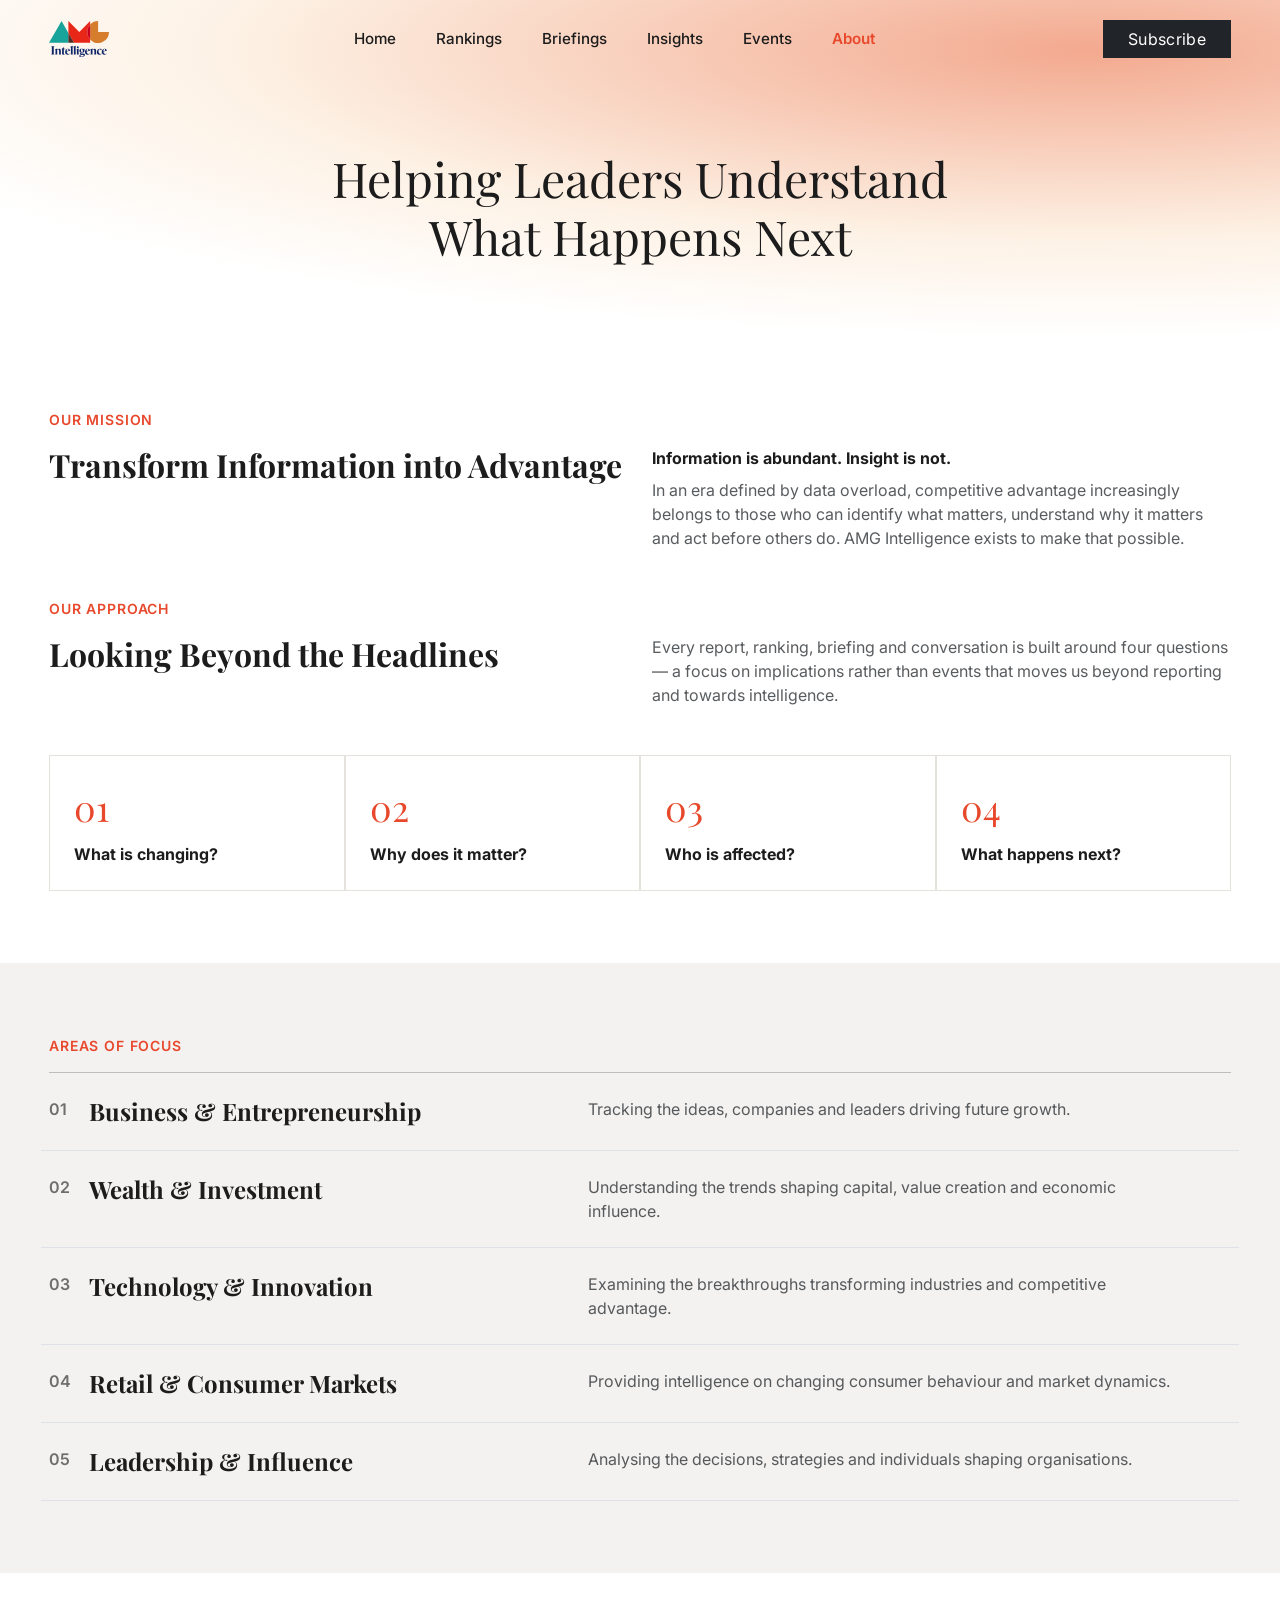
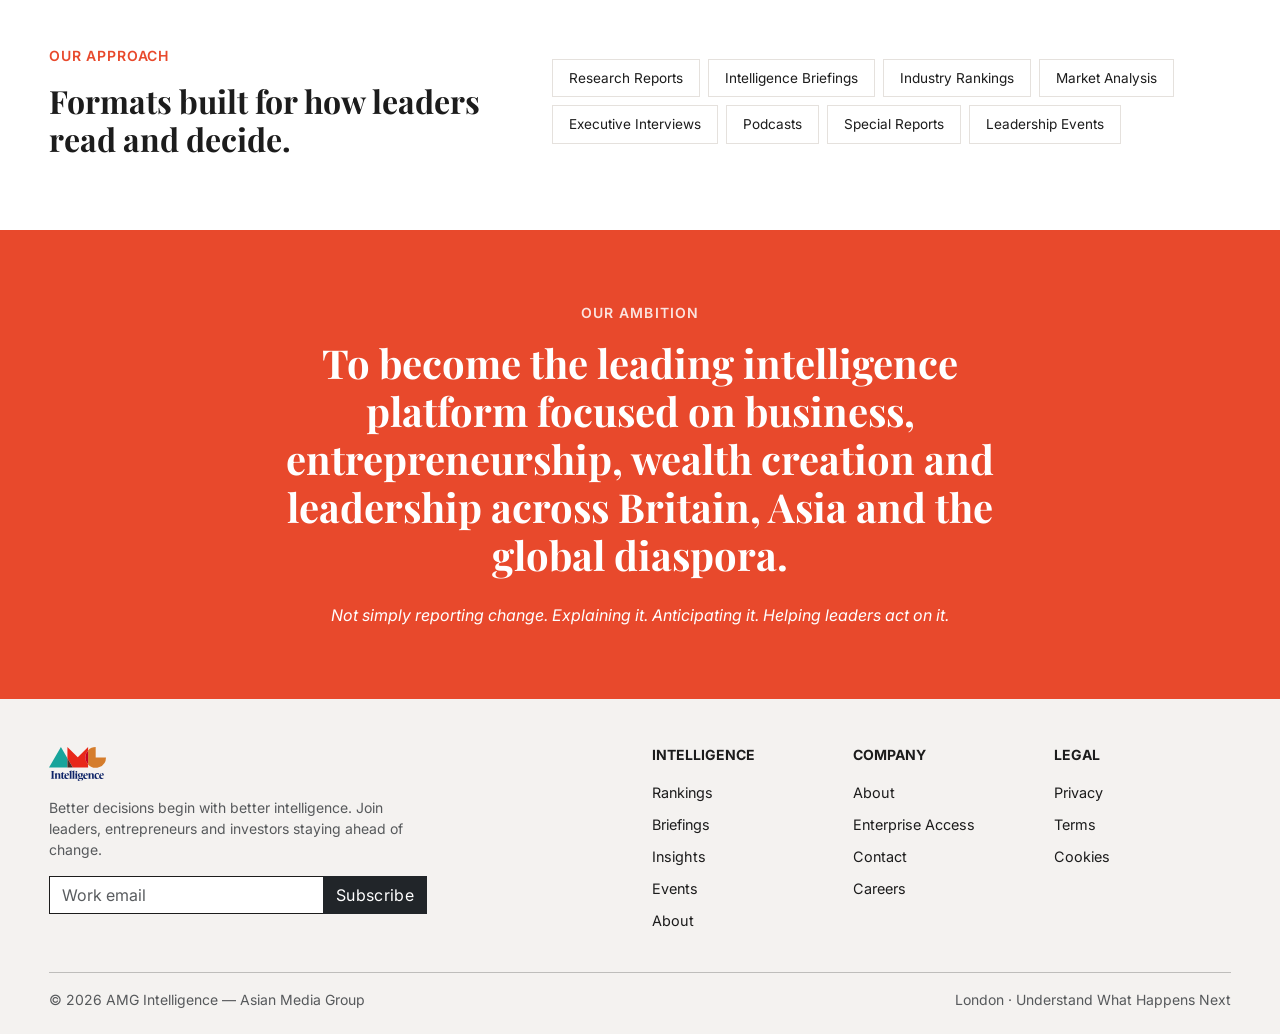
==== about.html @ 14524a1f "initial commit" ====
<!doctype html>
<html lang="en">
<head>
  <meta charset="UTF-8">
  <meta name="viewport" content="width=device-width, initial-scale=1">
  <title>About — AMG Intelligence</title>

  <link rel="stylesheet" href="https://cdn.jsdelivr.net/npm/bootstrap@5.3.3/dist/css/bootstrap.min.css">
  <link rel="preconnect" href="https://fonts.googleapis.com">
  <link href="https://fonts.googleapis.com/css2?family=Playfair+Display:wght@400;500;600;700&family=Inter:wght@400;500;600;700&display=swap" rel="stylesheet">
  <link rel="stylesheet" href="assets/css/custom.css">
</head>
<body data-page="about">

  <div class="gradient-band">
    <header data-include="partials/navbar.html"></header>

    <!-- Page banner -->
    <section class="page-banner py-5">
      <div class="container py-4 text-center">
        <h1 class="display-5 mb-0">Helping Leaders Understand<br>What Happens Next</h1>
      </div>
    </section>
  </div>

  <!-- Our mission -->
  <section class="py-5">
    <div class="container py-4">
      <p class="text-uppercase small fw-semibold eyebrow-accent mb-3">Our Mission</p>
      <div class="row gy-4 mb-5">
        <div class="col-lg-6">
          <h2 class="mb-0">Transform Information into Advantage</h2>
        </div>
        <div class="col-lg-6">
          <p class="fw-bold mb-2">Information is abundant. Insight is not.</p>
          <p class="text-muted mb-0">In an era defined by data overload, competitive advantage increasingly belongs to those who can identify what matters, understand why it matters and act before others do. AMG Intelligence exists to make that possible.</p>
        </div>
      </div>

      <p class="text-uppercase small fw-semibold eyebrow-accent mb-3">Our Approach</p>
      <div class="row gy-4 mb-5">
        <div class="col-lg-6">
          <h2 class="mb-0">Looking Beyond the Headlines</h2>
        </div>
        <div class="col-lg-6">
          <p class="text-muted mb-0">Every report, ranking, briefing and conversation is built around four questions — a focus on implications rather than events that moves us beyond reporting and towards intelligence.</p>
        </div>
      </div>

      <div class="row g-0 four-questions-grid">
        <div class="col-6 col-lg-3">
          <div class="question-box">
            <p class="question-number mb-2">01</p>
            <p class="question-text mb-0">What is changing?</p>
          </div>
        </div>
        <div class="col-6 col-lg-3">
          <div class="question-box">
            <p class="question-number mb-2">02</p>
            <p class="question-text mb-0">Why does it matter?</p>
          </div>
        </div>
        <div class="col-6 col-lg-3">
          <div class="question-box">
            <p class="question-number mb-2">03</p>
            <p class="question-text mb-0">Who is affected?</p>
          </div>
        </div>
        <div class="col-6 col-lg-3">
          <div class="question-box">
            <p class="question-number mb-2">04</p>
            <p class="question-text mb-0">What happens next?</p>
          </div>
        </div>
      </div>
    </div>
  </section>

  <!-- Areas of focus -->
  <section class="py-5 focus-section">
    <div class="container py-4">
      <p class="text-uppercase small fw-semibold eyebrow-accent mb-3">Areas of Focus</p>
      <hr class="mt-0 mb-0">

      <div class="focus-row row gx-3 align-items-start py-4 border-bottom">
        <div class="col-auto focus-number">01</div>
        <div class="col-lg-5 col">
          <h3 class="mb-0">Business &amp; Entrepreneurship</h3>
        </div>
        <div class="col-lg-6 col-12">
          <p class="mb-0 text-muted">Tracking the ideas, companies and leaders driving future growth.</p>
        </div>
      </div>

      <div class="focus-row row gx-3 align-items-start py-4 border-bottom">
        <div class="col-auto focus-number">02</div>
        <div class="col-lg-5 col">
          <h3 class="mb-0">Wealth &amp; Investment</h3>
        </div>
        <div class="col-lg-6 col-12">
          <p class="mb-0 text-muted">Understanding the trends shaping capital, value creation and economic influence.</p>
        </div>
      </div>

      <div class="focus-row row gx-3 align-items-start py-4 border-bottom">
        <div class="col-auto focus-number">03</div>
        <div class="col-lg-5 col">
          <h3 class="mb-0">Technology &amp; Innovation</h3>
        </div>
        <div class="col-lg-6 col-12">
          <p class="mb-0 text-muted">Examining the breakthroughs transforming industries and competitive advantage.</p>
        </div>
      </div>

      <div class="focus-row row gx-3 align-items-start py-4 border-bottom">
        <div class="col-auto focus-number">04</div>
        <div class="col-lg-5 col">
          <h3 class="mb-0">Retail &amp; Consumer Markets</h3>
        </div>
        <div class="col-lg-6 col-12">
          <p class="mb-0 text-muted">Providing intelligence on changing consumer behaviour and market dynamics.</p>
        </div>
      </div>

      <div class="focus-row row gx-3 align-items-start py-4 border-bottom">
        <div class="col-auto focus-number">05</div>
        <div class="col-lg-5 col">
          <h3 class="mb-0">Leadership &amp; Influence</h3>
        </div>
        <div class="col-lg-6 col-12">
          <p class="mb-0 text-muted">Analysing the decisions, strategies and individuals shaping organisations.</p>
        </div>
      </div>
    </div>
  </section>

  <!-- Formats approach -->
  <section class="py-5">
    <div class="container py-4">
      <div class="row gy-4 align-items-center">
        <div class="col-lg-5">
          <p class="text-uppercase small fw-semibold eyebrow-accent mb-3">Our Approach</p>
          <h2 class="mb-0">Formats built for how leaders read and decide.</h2>
        </div>
        <div class="col-lg-7">
          <div class="d-flex flex-wrap gap-2">
            <span class="format-tag">Research Reports</span>
            <span class="format-tag">Intelligence Briefings</span>
            <span class="format-tag">Industry Rankings</span>
            <span class="format-tag">Market Analysis</span>
            <span class="format-tag">Executive Interviews</span>
            <span class="format-tag">Podcasts</span>
            <span class="format-tag">Special Reports</span>
            <span class="format-tag">Leadership Events</span>
          </div>
        </div>
      </div>
    </div>
  </section>

  <!-- Our Ambition (page-specific closing band, replaces the shared CTA band on this page) -->
  <section class="ambition-band text-center text-white py-5">
    <div class="container py-4">
      <p class="text-uppercase small fw-semibold mb-3 ambition-eyebrow">Our Ambition</p>
      <h2 class="display-6 fw-bold mb-4">To become the leading intelligence platform focused on business, entrepreneurship, wealth creation and leadership across Britain, Asia and the global diaspora.</h2>
      <p class="fst-italic mb-0">Not simply reporting change. Explaining it. Anticipating it. Helping leaders act on it.</p>
    </div>
  </section>

  <div data-include="partials/footer.html"></div>

  <script src="https://cdn.jsdelivr.net/npm/bootstrap@5.3.3/dist/js/bootstrap.bundle.min.js"></script>
  <script src="assets/js/include.js"></script>
</body>
</html>
---- assets/css/custom.css ----
/* =========================================================
   AMG Intelligence — custom.css
   Bootstrap 5 handles layout/spacing/grid. This file only
   covers what Bootstrap utilities can't: brand colors,
   custom fonts, gradients, and bespoke component looks.
   ========================================================= */

/* ---------- 1. Design tokens ---------- */
:root {
  --amg-accent: #E8492C;        /* coral/red-orange brand accent */
  --amg-accent-dark: #C93B21;
  --amg-dark: #262524;          /* near-black section background */
  --amg-pink-bg: #FCEAE4;       /* light pink section background */
  --amg-cream: #FDF1E4;         /* hero gradient start */
  --amg-peach: #F3A98F;         /* hero gradient end */
  --amg-text: #1C1C1C;
  --amg-muted: #6E6E6E;
  --amg-border: #E5E1DD;
  --amg-border-strong: #6F6F6F;  /* darker divider lines, used in the Events enquiry form */
  --amg-footer-bg: #F4F2F0;
}

body {
  font-family: 'Inter', -apple-system, BlinkMacSystemFont, 'Segoe UI', sans-serif;
  color: var(--amg-text);
}

/* Fixed max container width per design (overrides Bootstrap's per-breakpoint
   container max-widths; still fluid/100% below 1206px). */
.container {
  max-width: 1206px;
}

h1, h2, h3, h4,
.font-serif {
  font-family: 'Playfair Display', Georgia, serif;
  font-weight: 700;
}

a {
  color: var(--amg-accent);
  text-decoration: none;
}
a:hover {
  color: var(--amg-accent-dark);
}

/* ---------- 2. Shared: buttons ---------- */
.btn-accent {
  background-color: var(--amg-accent);
  border-color: var(--amg-accent);
  color: #fff;
}
.btn-accent:hover {
  background-color: var(--amg-accent-dark);
  border-color: var(--amg-accent-dark);
  color: #fff;
}
.btn-outline-dark.rounded-0,
.btn-dark.rounded-0,
.btn-accent.rounded-0 {
  letter-spacing: 0.02em;
}

/* ---------- 3. Shared: navbar ---------- */
.navbar {
  background-color: transparent;
}
.navbar .nav-link {
  color: var(--amg-text);
  font-size: 0.95rem;
  font-weight: 500;
}
.navbar .nav-link.active,
.navbar .nav-link:hover {
  color: var(--amg-accent);
}

/* ---------- 4. Shared: CTA band + footer (partials/footer.html) ---------- */
.cta-band {
  background-color: var(--amg-accent);
}
.cta-eyebrow {
  opacity: 0.85;
  letter-spacing: 0.08em;
}
.cta-sub {
  opacity: 0.95;
}

.footer-section {
  background-color: var(--amg-footer-bg);
}
.footer-links li {
  margin-bottom: 0.5rem;
}
.footer-links a {
  color: var(--amg-text);
  font-size: 0.9rem;
}
.footer-links a:hover {
  color: var(--amg-accent);
}
.footer-subscribe .form-control {
  border-color: var(--amg-text);
  border-right: none;
}
.footer-subscribe .form-control:focus {
  box-shadow: none;
  border-color: var(--amg-text);
}

/* ---------- 5. Shared: simple centered page banner ----------
   Used inside .gradient-band on every inner page (Rankings,
   Briefings, Insights, Events, About) instead of the two-column
   home hero. */
.page-banner {
  padding-top: 2.5rem;
  padding-bottom: 3.5rem;
}

/* ---------- 6. Shared: coral eyebrow label ---------- */
.eyebrow-accent {
  color: var(--amg-accent);
  letter-spacing: 0.06em;
}

/* =========================================================
   Page: index.html (Home)
   ========================================================= */
/* Gradient band wraps the navbar + hero together so the gradient runs
   behind the transparent nav, matching the design (used the same way on
   every page's top banner). */
.gradient-band {
  background: radial-gradient(120% 100% at 85% 15%, var(--amg-peach) 0%, var(--amg-cream) 55%, #ffffff 85%);
}

.hero-copy p {
  color: var(--amg-muted);
  max-width: 32rem;
}

.hero-image img {
  width: 100%;
  height: auto;
  object-fit: cover;
  border-radius: 2px;
}

/* Four feature boxes ("Research & Reports", etc.) */
.feature-box {
  position: relative;
  z-index: 1;
  border: 1px solid var(--amg-border);
  padding: 1.75rem 1.5rem;
  height: 100%;
  transition: background-color 0.2s ease, color 0.2s ease, border-color 0.2s ease,
    transform 0.2s ease, box-shadow 0.2s ease;
}
/* Tile 1 ("Research & Reports") is active/highlighted by default; any tile
   gets the same highlighted + "lifted" look on hover — it rises above its
   row and its shadow overflows over the neighbouring tiles' borders. */
.feature-box.is-highlighted,
.feature-box:hover {
  background-color: var(--amg-accent);
  color: #fff;
  border-color: var(--amg-accent);
  transform: translateY(-6px);
  box-shadow: 0 16px 32px rgba(38, 37, 36, 0.18);
  z-index: 2;
}
.feature-box.is-highlighted p,
.feature-box:hover p {
  color: rgba(255, 255, 255, 0.85);
}
.feature-box h3 {
  font-size: 1.15rem;
  margin-bottom: 0.75rem;
}
.feature-box p {
  color: var(--amg-muted);
  font-size: 0.9rem;
  margin-bottom: 0;
  transition: color 0.2s ease;
}

/* Briefings preview cards (pink section) */
.briefings-preview-section {
  background-color: var(--amg-pink-bg);
}
.briefing-card img {
  width: 100%;
  height: 260px;
  object-fit: cover;
}
.briefing-card h3 {
  margin-top: 1.25rem;
}
.briefing-card p {
  color: var(--amg-muted);
}
.briefing-card .link-arrow {
  color: var(--amg-accent);
  font-weight: 600;
}

/* Dark "Clarity in an Uncertain World" section */
.clarity-section {
  background-color: var(--amg-dark);
  color: #fff;
}
.clarity-section .eyebrow {
  color: var(--amg-accent);
}
.clarity-section p {
  color: rgba(255, 255, 255, 0.75);
}

/* =========================================================
   Page: rankings.html
   ========================================================= */
.ranking-row {
  transition: background-color 0.2s ease;
}
.ranking-row:hover {
  background-color: var(--amg-pink-bg);
}
.ranking-number {
  min-width: 2.5rem;
  font-weight: 600;
  color: var(--amg-muted);
}
.ranking-number.is-accent {
  color: var(--amg-accent);
}
.ranking-row h3 {
  font-size: 1.75rem;
}
.ranking-view {
  color: var(--amg-text);
  font-weight: 700;
  font-size: 0.85rem;
  letter-spacing: 0.03em;
  white-space: nowrap;
}
.ranking-view.is-accent,
.ranking-view:hover {
  color: var(--amg-accent);
}

/* =========================================================
   Page: briefings.html
   ========================================================= */
.tier-card {
  border: 1px solid var(--amg-border);
  padding: 1.75rem 1.5rem;
}
.tier-card.is-muted {
  background-color: #F6F4F2;
}
.tier-card.is-dark {
  background-color: var(--amg-dark);
  color: #fff;
  border-color: var(--amg-dark);
}
.tier-card.is-dark .tier-audience,
.tier-card.is-dark .tier-vat {
  color: rgba(255, 255, 255, 0.7);
}
.tier-card.is-dark hr {
  border-color: rgba(255, 255, 255, 0.2);
  opacity: 1;
}
.tier-card.is-dark .tier-features li {
  color: rgba(255, 255, 255, 0.85);
}

.tier-label {
  color: var(--amg-accent);
  font-size: 0.8rem;
  font-weight: 600;
  letter-spacing: 0.02em;
}
.tier-card h3 {
  font-size: 1.3rem;
}
.tier-price {
  font-size: 1.1rem;
}
.tier-vat {
  color: var(--amg-muted);
  font-size: 0.8rem;
}
.tier-audience {
  color: var(--amg-muted);
  font-size: 0.85rem;
}
.tier-features li {
  position: relative;
  padding-left: 1rem;
  margin-bottom: 0.5rem;
  font-size: 0.85rem;
  color: var(--amg-text);
}
.tier-features li::before {
  content: '*';
  position: absolute;
  left: 0;
  color: var(--amg-accent);
}

/* =========================================================
   Page: insights.html
   ========================================================= */
.insight-card {
  border: 1px solid var(--amg-border);
  padding: 1.5rem;
  display: flex;
  flex-direction: column;
}
.insight-category {
  color: var(--amg-accent);
  font-size: 0.8rem;
  font-weight: 600;
}
.insight-card h3 {
  font-size: 1.15rem;
  flex-grow: 1;
}
.insight-meta {
  color: var(--amg-muted);
  font-size: 0.8rem;
}
.insight-filler {
  border: 1px solid var(--amg-border);
  background-color: var(--amg-footer-bg);
}

/* =========================================================
   Page: events.html
   ========================================================= */
.why-attend-icon {
  width: 48px;
  height: 48px;
}

.formats-banner {
  background:
    linear-gradient(rgba(0, 0, 0, 0.45), rgba(0, 0, 0, 0.45)),
    url('../images/Executive forums leadership dinners rankings celebrations and industry conferences-background.png') center / cover no-repeat;
}
.formats-banner h2 {
  font-size: 1.75rem;
}

.enquiry-section {
  background-color: var(--amg-footer-bg);
}

.enquiry-form-panel {
  border: 1px solid var(--amg-border-strong);
  background-color: transparent;
}
.enquiry-row {
  border-bottom: 1px solid var(--amg-border-strong);
  margin: 0;
}
.enquiry-row.is-last {
  border-bottom: none;
}
.enquiry-field {
  padding: 1rem 1.25rem;
}
@media (min-width: 768px) {
  .border-end-md {
    border-right: 1px solid var(--amg-border-strong);
  }
}
.enquiry-label {
  display: block;
  font-size: 0.7rem;
  text-transform: uppercase;
  letter-spacing: 0.04em;
  font-weight: 600;
  color: var(--amg-muted);
  margin-bottom: 0.25rem;
}
.enquiry-input {
  border: 0;
  padding: 0;
  background: transparent;
  font-size: 0.95rem;
  border-radius: 0;
}
.enquiry-input:focus {
  box-shadow: none;
  background: transparent;
}
.pill-option {
  font-size: 0.8rem;
  padding: 0.4rem 0.9rem;
  color: var(--amg-text);
  border-color: var(--amg-border-strong);
}
.pill-option:hover {
  color: var(--amg-text);
  border-color: var(--amg-border-strong);
  background-color: rgba(0, 0, 0, 0.03);
}
.btn-check:checked + .pill-option {
  background-color: var(--amg-accent);
  border-color: var(--amg-accent);
  color: #fff;
}

/* =========================================================
   Page: about.html
   ========================================================= */
.question-box {
  border: 1px solid var(--amg-border);
  padding: 1.5rem;
  height: 100%;
}
.question-number {
  font-family: 'Playfair Display', Georgia, serif;
  font-size: 2.25rem;
  color: var(--amg-accent);
}
.question-text {
  font-weight: 700;
}

.focus-section {
  background-color: var(--amg-footer-bg);
}
.focus-row {
  transition: background-color 0.2s ease;
}
.focus-row:hover {
  background-color: #fff;
}
.focus-number {
  min-width: 2.5rem;
  font-weight: 600;
  color: var(--amg-muted);
}
.focus-row h3 {
  font-size: 1.5rem;
}

.format-tag {
  border: 1px solid var(--amg-border);
  padding: 0.5rem 1rem;
  font-size: 0.85rem;
  background-color: #fff;
}

.ambition-band {
  background-color: var(--amg-accent);
}
.ambition-band h2 {
  max-width: 46rem;
  margin-left: auto;
  margin-right: auto;
}
.ambition-eyebrow {
  opacity: 0.85;
  letter-spacing: 0.08em;
}
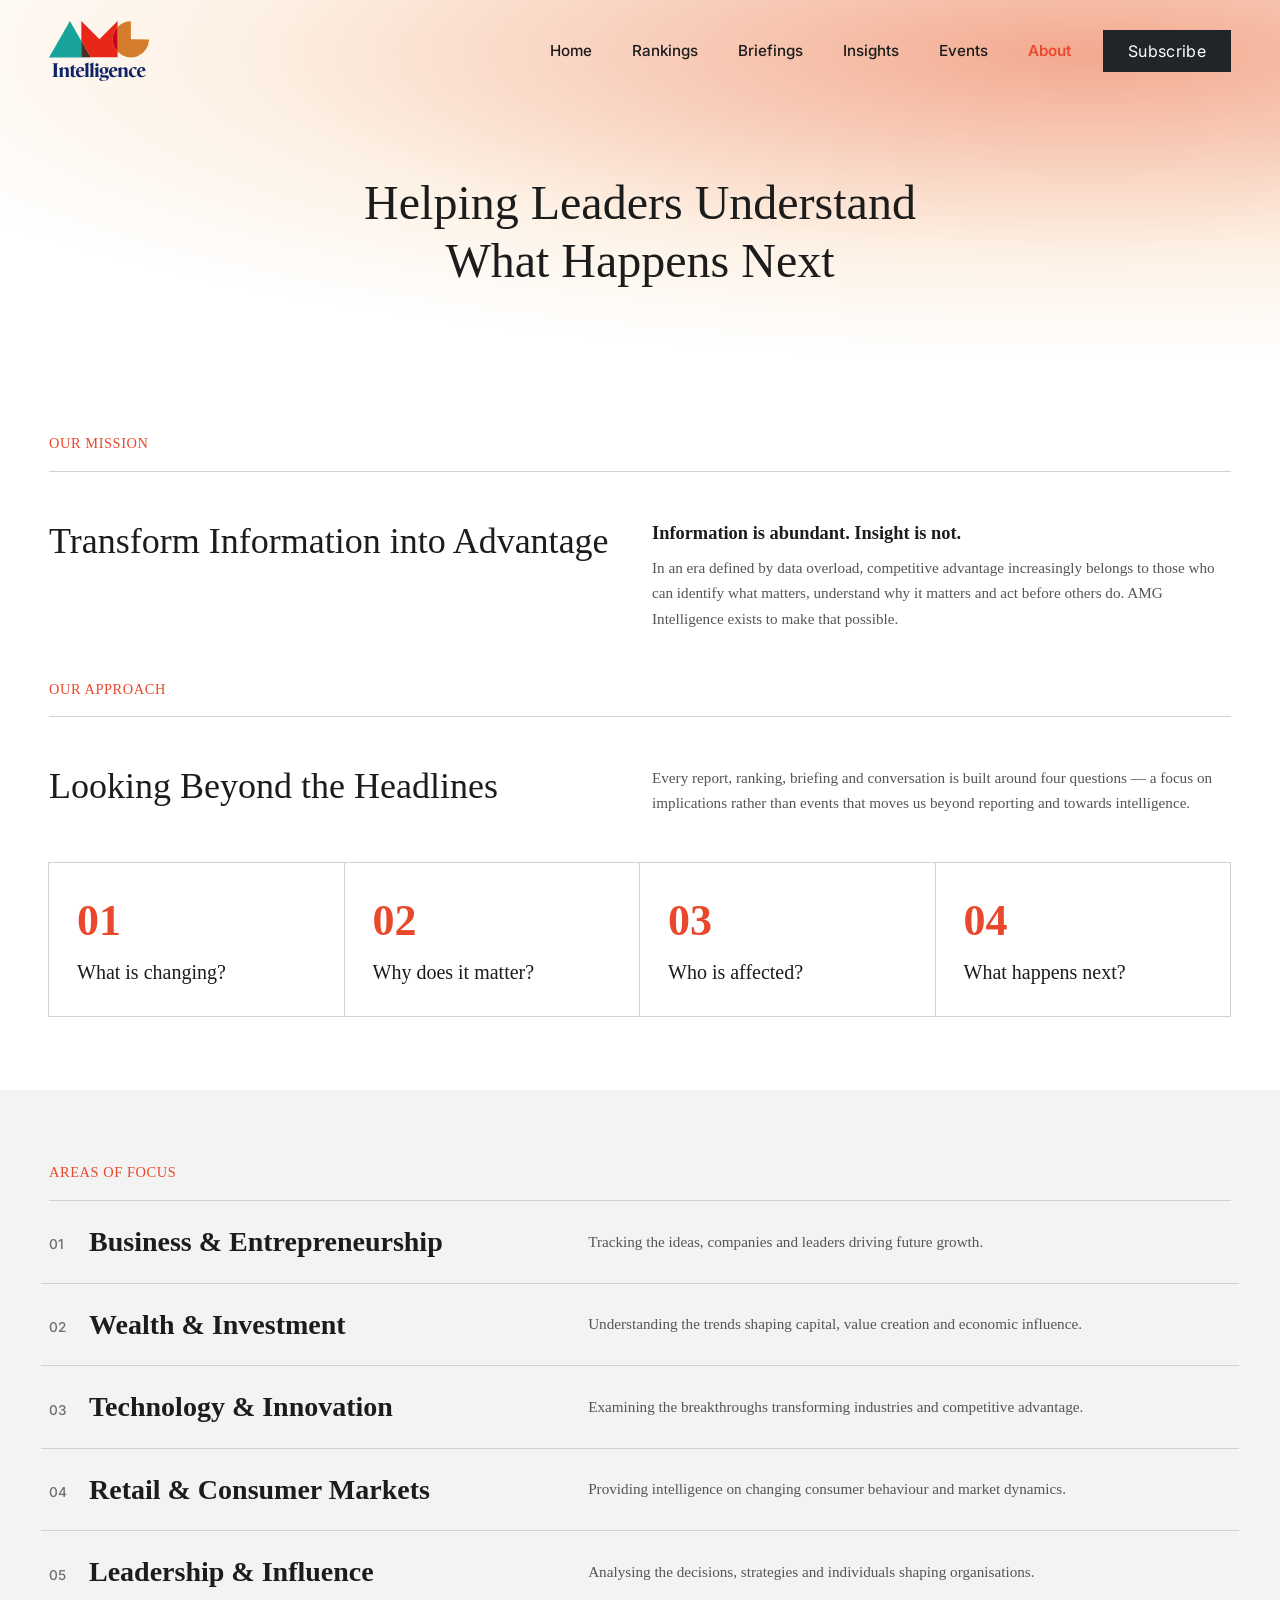
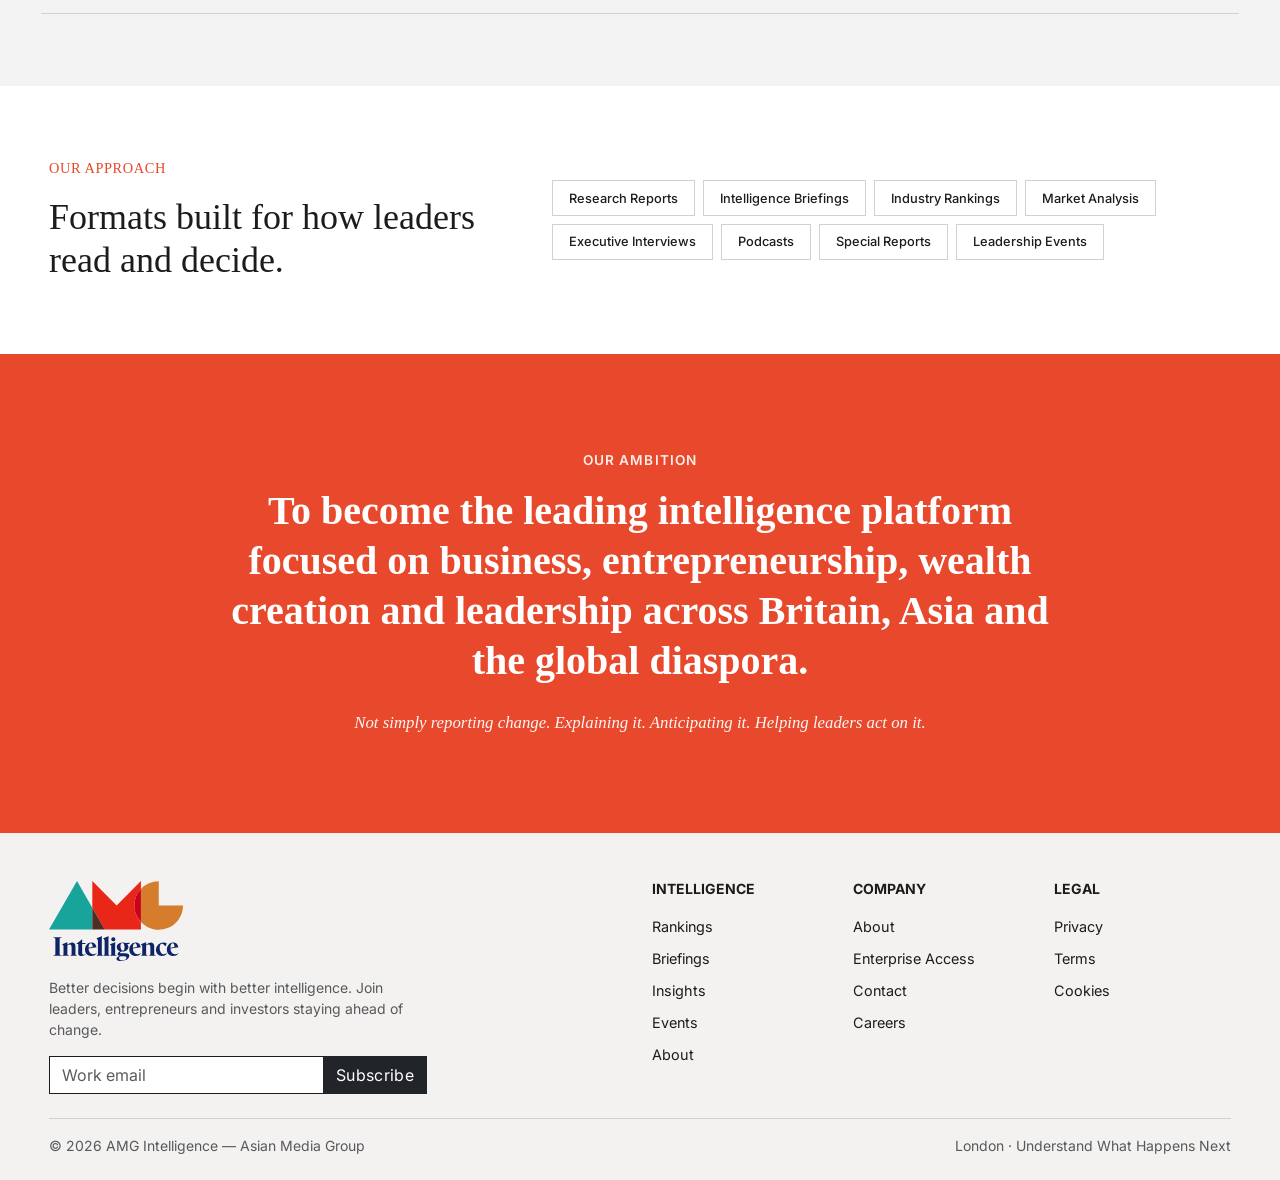
==== commit ce7f1fe1: "about page and font updates" ====
--- a/about.html
+++ b/about.html
@@ -26,49 +26,51 @@
   <!-- Our mission -->
   <section class="py-5">
     <div class="container py-4">
-      <p class="text-uppercase small fw-semibold eyebrow-accent mb-3">Our Mission</p>
+      <p class="about-eyebrow text-uppercase mb-3">Our Mission</p>
+      <hr class="mt-0 mb-5">
       <div class="row gy-4 mb-5">
         <div class="col-lg-6">
-          <h2 class="mb-0">Transform Information into Advantage</h2>
+          <h2 class="about-heading mb-0">Transform Information into Advantage</h2>
         </div>
         <div class="col-lg-6">
-          <p class="fw-bold mb-2">Information is abundant. Insight is not.</p>
-          <p class="text-muted mb-0">In an era defined by data overload, competitive advantage increasingly belongs to those who can identify what matters, understand why it matters and act before others do. AMG Intelligence exists to make that possible.</p>
+          <p class="about-lead-title mb-2">Information is abundant. Insight is not.</p>
+          <p class="about-body mb-0">In an era defined by data overload, competitive advantage increasingly belongs to those who can identify what matters, understand why it matters and act before others do. AMG Intelligence exists to make that possible.</p>
         </div>
       </div>
 
-      <p class="text-uppercase small fw-semibold eyebrow-accent mb-3">Our Approach</p>
+      <p class="about-eyebrow text-uppercase mb-3">Our Approach</p>
+      <hr class="mt-0 mb-5">
       <div class="row gy-4 mb-5">
         <div class="col-lg-6">
-          <h2 class="mb-0">Looking Beyond the Headlines</h2>
+          <h2 class="about-heading mb-0">Looking Beyond the Headlines</h2>
         </div>
         <div class="col-lg-6">
-          <p class="text-muted mb-0">Every report, ranking, briefing and conversation is built around four questions — a focus on implications rather than events that moves us beyond reporting and towards intelligence.</p>
+          <p class="about-body mb-0">Every report, ranking, briefing and conversation is built around four questions — a focus on implications rather than events that moves us beyond reporting and towards intelligence.</p>
         </div>
       </div>
 
       <div class="row g-0 four-questions-grid">
         <div class="col-6 col-lg-3">
           <div class="question-box">
-            <p class="question-number mb-2">01</p>
+            <p class="question-number mb-3">01</p>
             <p class="question-text mb-0">What is changing?</p>
           </div>
         </div>
         <div class="col-6 col-lg-3">
           <div class="question-box">
-            <p class="question-number mb-2">02</p>
+            <p class="question-number mb-3">02</p>
             <p class="question-text mb-0">Why does it matter?</p>
           </div>
         </div>
         <div class="col-6 col-lg-3">
           <div class="question-box">
-            <p class="question-number mb-2">03</p>
+            <p class="question-number mb-3">03</p>
             <p class="question-text mb-0">Who is affected?</p>
           </div>
         </div>
         <div class="col-6 col-lg-3">
           <div class="question-box">
-            <p class="question-number mb-2">04</p>
+            <p class="question-number mb-3">04</p>
             <p class="question-text mb-0">What happens next?</p>
           </div>
         </div>
@@ -79,56 +81,56 @@
   <!-- Areas of focus -->
   <section class="py-5 focus-section">
     <div class="container py-4">
-      <p class="text-uppercase small fw-semibold eyebrow-accent mb-3">Areas of Focus</p>
+      <p class="about-eyebrow text-uppercase mb-3">Areas of Focus</p>
       <hr class="mt-0 mb-0">
 
-      <div class="focus-row row gx-3 align-items-start py-4 border-bottom">
+      <div class="focus-row row gx-3 align-items-center">
         <div class="col-auto focus-number">01</div>
         <div class="col-lg-5 col">
-          <h3 class="mb-0">Business &amp; Entrepreneurship</h3>
+          <h3 class="focus-title mb-0">Business &amp; Entrepreneurship</h3>
         </div>
         <div class="col-lg-6 col-12">
-          <p class="mb-0 text-muted">Tracking the ideas, companies and leaders driving future growth.</p>
+          <p class="focus-desc mb-0">Tracking the ideas, companies and leaders driving future growth.</p>
         </div>
       </div>
 
-      <div class="focus-row row gx-3 align-items-start py-4 border-bottom">
+      <div class="focus-row row gx-3 align-items-center">
         <div class="col-auto focus-number">02</div>
         <div class="col-lg-5 col">
-          <h3 class="mb-0">Wealth &amp; Investment</h3>
+          <h3 class="focus-title mb-0">Wealth &amp; Investment</h3>
         </div>
         <div class="col-lg-6 col-12">
-          <p class="mb-0 text-muted">Understanding the trends shaping capital, value creation and economic influence.</p>
+          <p class="focus-desc mb-0">Understanding the trends shaping capital, value creation and economic influence.</p>
         </div>
       </div>
 
-      <div class="focus-row row gx-3 align-items-start py-4 border-bottom">
+      <div class="focus-row row gx-3 align-items-center">
         <div class="col-auto focus-number">03</div>
         <div class="col-lg-5 col">
-          <h3 class="mb-0">Technology &amp; Innovation</h3>
+          <h3 class="focus-title mb-0">Technology &amp; Innovation</h3>
         </div>
         <div class="col-lg-6 col-12">
-          <p class="mb-0 text-muted">Examining the breakthroughs transforming industries and competitive advantage.</p>
+          <p class="focus-desc mb-0">Examining the breakthroughs transforming industries and competitive advantage.</p>
         </div>
       </div>
 
-      <div class="focus-row row gx-3 align-items-start py-4 border-bottom">
+      <div class="focus-row row gx-3 align-items-center">
         <div class="col-auto focus-number">04</div>
         <div class="col-lg-5 col">
-          <h3 class="mb-0">Retail &amp; Consumer Markets</h3>
+          <h3 class="focus-title mb-0">Retail &amp; Consumer Markets</h3>
         </div>
         <div class="col-lg-6 col-12">
-          <p class="mb-0 text-muted">Providing intelligence on changing consumer behaviour and market dynamics.</p>
+          <p class="focus-desc mb-0">Providing intelligence on changing consumer behaviour and market dynamics.</p>
         </div>
       </div>
 
-      <div class="focus-row row gx-3 align-items-start py-4 border-bottom">
+      <div class="focus-row row gx-3 align-items-center">
         <div class="col-auto focus-number">05</div>
         <div class="col-lg-5 col">
-          <h3 class="mb-0">Leadership &amp; Influence</h3>
+          <h3 class="focus-title mb-0">Leadership &amp; Influence</h3>
         </div>
         <div class="col-lg-6 col-12">
-          <p class="mb-0 text-muted">Analysing the decisions, strategies and individuals shaping organisations.</p>
+          <p class="focus-desc mb-0">Analysing the decisions, strategies and individuals shaping organisations.</p>
         </div>
       </div>
     </div>
@@ -139,8 +141,8 @@
     <div class="container py-4">
       <div class="row gy-4 align-items-center">
         <div class="col-lg-5">
-          <p class="text-uppercase small fw-semibold eyebrow-accent mb-3">Our Approach</p>
-          <h2 class="mb-0">Formats built for how leaders read and decide.</h2>
+          <p class="about-eyebrow text-uppercase mb-3">Our Approach</p>
+          <h2 class="about-heading mb-0">Formats built for how leaders read and decide.</h2>
         </div>
         <div class="col-lg-7">
           <div class="d-flex flex-wrap gap-2">
@@ -160,10 +162,10 @@
 
   <!-- Our Ambition (page-specific closing band, replaces the shared CTA band on this page) -->
   <section class="ambition-band text-center text-white py-5">
-    <div class="container py-4">
+    <div class="container py-5">
       <p class="text-uppercase small fw-semibold mb-3 ambition-eyebrow">Our Ambition</p>
-      <h2 class="display-6 fw-bold mb-4">To become the leading intelligence platform focused on business, entrepreneurship, wealth creation and leadership across Britain, Asia and the global diaspora.</h2>
-      <p class="fst-italic mb-0">Not simply reporting change. Explaining it. Anticipating it. Helping leaders act on it.</p>
+      <h2 class="mb-4">To become the leading intelligence platform focused on business, entrepreneurship, wealth creation and leadership across Britain, Asia and the global diaspora.</h2>
+      <p class="ambition-subtitle mb-0">Not simply reporting change. Explaining it. Anticipating it. Helping leaders act on it.</p>
     </div>
   </section>
 
--- a/assets/css/custom.css
+++ b/assets/css/custom.css
@@ -7,16 +7,22 @@
 
 /* ---------- 1. Design tokens ---------- */
 :root {
-  --amg-accent: #E8492C;        /* coral/red-orange brand accent */
+  --amg-accent: #E8492C;
+  /* coral/red-orange brand accent */
   --amg-accent-dark: #C93B21;
-  --amg-dark: #262524;          /* near-black section background */
-  --amg-pink-bg: #FCEAE4;       /* light pink section background */
-  --amg-cream: #FDF1E4;         /* hero gradient start */
-  --amg-peach: #F3A98F;         /* hero gradient end */
+  --amg-dark: #262524;
+  /* near-black section background */
+  --amg-pink-bg: #FCEAE4;
+  /* light pink section background */
+  --amg-cream: #FDF1E4;
+  /* hero gradient start */
+  --amg-peach: #F3A98F;
+  /* hero gradient end */
   --amg-text: #1C1C1C;
   --amg-muted: #6E6E6E;
   --amg-border: #E5E1DD;
-  --amg-border-strong: #6F6F6F;  /* darker divider lines, used in the Events enquiry form */
+  --amg-border-strong: #6F6F6F;
+  /* darker divider lines, used in the Events enquiry form */
   --amg-footer-bg: #F4F2F0;
 }
 
@@ -31,9 +37,17 @@
   max-width: 1206px;
 }
 
-h1, h2, h3, h4,
+/* Narrow centered container used for focused sections (Briefings preview, Clarity section, etc.) */
+.container-narrow {
+  max-width: 960px;
+}
+
+h1,
+h2,
+h3,
+h4,
 .font-serif {
-  font-family: 'Playfair Display', Georgia, serif;
+  font-family: Georgia, serif;
   font-weight: 700;
 }
 
@@ -41,6 +55,7 @@
   color: var(--amg-accent);
   text-decoration: none;
 }
+
 a:hover {
   color: var(--amg-accent-dark);
 }
@@ -51,11 +66,13 @@
   border-color: var(--amg-accent);
   color: #fff;
 }
+
 .btn-accent:hover {
   background-color: var(--amg-accent-dark);
   border-color: var(--amg-accent-dark);
   color: #fff;
 }
+
 .btn-outline-dark.rounded-0,
 .btn-dark.rounded-0,
 .btn-accent.rounded-0 {
@@ -66,11 +83,13 @@
 .navbar {
   background-color: transparent;
 }
+
 .navbar .nav-link {
   color: var(--amg-text);
   font-size: 0.95rem;
   font-weight: 500;
 }
+
 .navbar .nav-link.active,
 .navbar .nav-link:hover {
   color: var(--amg-accent);
@@ -80,10 +99,12 @@
 .cta-band {
   background-color: var(--amg-accent);
 }
+
 .cta-eyebrow {
   opacity: 0.85;
   letter-spacing: 0.08em;
 }
+
 .cta-sub {
   opacity: 0.95;
 }
@@ -91,20 +112,25 @@
 .footer-section {
   background-color: var(--amg-footer-bg);
 }
+
 .footer-links li {
   margin-bottom: 0.5rem;
 }
+
 .footer-links a {
   color: var(--amg-text);
   font-size: 0.9rem;
 }
+
 .footer-links a:hover {
   color: var(--amg-accent);
 }
+
 .footer-subscribe .form-control {
   border-color: var(--amg-text);
   border-right: none;
 }
+
 .footer-subscribe .form-control:focus {
   box-shadow: none;
   border-color: var(--amg-text);
@@ -135,8 +161,26 @@
   background: radial-gradient(120% 100% at 85% 15%, var(--amg-peach) 0%, var(--amg-cream) 55%, #ffffff 85%);
 }
 
-.hero-copy p {
-  color: var(--amg-muted);
+.hero-copy h1 {
+  font-family: Georgia, serif;
+  font-weight: 700;
+  line-height: 1.15;
+  color: var(--amg-text);
+}
+
+.hero-copy .hero-lead {
+  font-family: Georgia, serif;
+  font-size: 1.25rem;
+  line-height: 1.5;
+  color: var(--amg-text);
+  max-width: 32rem;
+}
+
+.hero-copy .hero-sub {
+  font-family: Georgia, serif;
+  font-size: 0.95rem;
+  line-height: 1.6;
+  color: #555555;
   max-width: 32rem;
 }
 
@@ -147,58 +191,166 @@
   border-radius: 2px;
 }
 
+/* Clarity intro section */
+.clarity-intro-heading,
+.clarity-intro-section h2 {
+  font-family: Georgia, serif;
+  font-weight: 400;
+  line-height: 1.25;
+}
+
+.clarity-intro-text,
+.clarity-intro-section p {
+  font-family: Georgia, serif;
+  font-weight: 400;
+  line-height: 1.6;
+}
+
 /* Four feature boxes ("Research & Reports", etc.) */
+.feature-boxes-row {
+  align-items: stretch;
+}
+
+.feature-boxes-row .feature-box-col {
+  display: flex;
+}
+
 .feature-box {
   position: relative;
   z-index: 1;
+  width: 100%;
+  background-color: #ffffff;
   border: 1px solid var(--amg-border);
-  padding: 1.75rem 1.5rem;
-  height: 100%;
-  transition: background-color 0.2s ease, color 0.2s ease, border-color 0.2s ease,
-    transform 0.2s ease, box-shadow 0.2s ease;
-}
-/* Tile 1 ("Research & Reports") is active/highlighted by default; any tile
-   gets the same highlighted + "lifted" look on hover — it rises above its
-   row and its shadow overflows over the neighbouring tiles' borders. */
-.feature-box.is-highlighted,
-.feature-box:hover {
+  padding: 2rem 1.5rem;
+  display: flex;
+  flex-direction: column;
+  justify-content: flex-start;
+  text-decoration: none;
+  cursor: pointer;
+  margin-left: -1px;
+  margin-top: -1px;
+  transition: background-color 0.25s ease,
+    border-color 0.25s ease,
+    box-shadow 0.25s ease;
+}
+
+.feature-box h3 {
+  font-family: Georgia, serif;
+  font-size: 1.25rem;
+  font-weight: 700;
+  line-height: 1.3;
+  color: var(--amg-text);
+  margin-bottom: 0.85rem;
+  transition: color 0.25s ease;
+}
+
+.feature-box p {
+  font-family: 'Inter', -apple-system, BlinkMacSystemFont, 'Segoe UI', sans-serif;
+  color: var(--amg-muted);
+  font-size: 0.885rem;
+  line-height: 1.55;
+  margin-bottom: 0;
+  transition: color 0.25s ease;
+}
+
+.feature-box:hover,
+.feature-box:focus-visible {
   background-color: var(--amg-accent);
-  color: #fff;
   border-color: var(--amg-accent);
-  transform: translateY(-6px);
-  box-shadow: 0 16px 32px rgba(38, 37, 36, 0.18);
-  z-index: 2;
-}
-.feature-box.is-highlighted p,
-.feature-box:hover p {
-  color: rgba(255, 255, 255, 0.85);
-}
-.feature-box h3 {
-  font-size: 1.15rem;
-  margin-bottom: 0.75rem;
-}
-.feature-box p {
-  color: var(--amg-muted);
-  font-size: 0.9rem;
-  margin-bottom: 0;
-  transition: color 0.2s ease;
+  box-shadow: 0 16px 32px rgba(38, 37, 36, 0.16);
+  z-index: 3;
+  outline: none;
+}
+
+.feature-box:hover h3,
+.feature-box:focus-visible h3 {
+  color: #ffffff;
+}
+
+.feature-box:hover p,
+.feature-box:focus-visible p {
+  color: rgba(255, 255, 255, 0.92);
+}
+
+/* Desktop layout: 4 columns in 1 row with bottom alignment & upward expansion on hover */
+@media (min-width: 992px) {
+  .feature-boxes-row {
+    min-height: 285px;
+    align-items: flex-end;
+  }
+
+  .feature-boxes-row .feature-box-col {
+    align-items: flex-end;
+    height: 100%;
+  }
+
+  .feature-box {
+    height: 240px;
+    min-height: 240px;
+    padding: 2.25rem 1.5rem 1.75rem;
+    transition: height 0.3s cubic-bezier(0.16, 1, 0.3, 1),
+      min-height 0.3s cubic-bezier(0.16, 1, 0.3, 1),
+      background-color 0.25s ease,
+      border-color 0.25s ease,
+      box-shadow 0.25s ease;
+  }
+
+  .feature-box:hover,
+  .feature-box:focus-visible {
+    height: 280px;
+    min-height: 280px;
+  }
+
+  .feature-box h3 {
+    font-size: 1.3rem;
+  }
+}
+
+@media (min-width: 1200px) {
+  .feature-boxes-row {
+    min-height: 275px;
+  }
+
+  .feature-box {
+    height: 230px;
+    min-height: 230px;
+    padding: 2.25rem 1.75rem 2rem;
+  }
+
+  .feature-box:hover,
+  .feature-box:focus-visible {
+    height: 270px;
+    min-height: 270px;
+  }
+
+  .feature-box h3 {
+    font-size: 1.35rem;
+  }
 }
 
 /* Briefings preview cards (pink section) */
 .briefings-preview-section {
   background-color: var(--amg-pink-bg);
 }
+
 .briefing-card img {
   width: 100%;
   height: 260px;
   object-fit: cover;
 }
+
 .briefing-card h3 {
+  font-family: Georgia, serif;
+  font-weight: 400;
   margin-top: 1.25rem;
 }
+
 .briefing-card p {
+  font-family: Georgia, serif;
+  font-weight: 400;
   color: var(--amg-muted);
 }
+
 .briefing-card .link-arrow {
   color: var(--amg-accent);
   font-weight: 600;
@@ -209,261 +361,692 @@
   background-color: var(--amg-dark);
   color: #fff;
 }
+
+.clarity-section h2 {
+  font-family: Georgia, serif;
+  font-weight: 400;
+}
+
 .clarity-section .eyebrow {
-  color: var(--amg-accent);
-}
+  font-family: Georgia, serif;
+  font-weight: 400;
+  color: var(--amg-accent);
+}
+
+.clarity-section .clarity-highlight {
+  font-family: Georgia, serif;
+  font-weight: 700;
+  font-style: italic;
+  color: #fff;
+}
+
 .clarity-section p {
   color: rgba(255, 255, 255, 0.75);
+}
+
+/* ---------- Shared: CTA band ---------- */
+.cta-band {
+  background-color: var(--amg-accent);
+}
+
+.cta-band h2,
+.cta-title {
+  font-family: Georgia, serif;
+  font-weight: 400;
 }
 
 /* =========================================================
    Page: rankings.html
    ========================================================= */
-.ranking-row {
-  transition: background-color 0.2s ease;
-}
-.ranking-row:hover {
-  background-color: var(--amg-pink-bg);
-}
+.ranking-item {
+  position: relative;
+  display: block;
+  text-decoration: none;
+  color: inherit;
+  transition: background-color 0.25s ease;
+  cursor: pointer;
+}
+
+.ranking-item:hover,
+.ranking-item:focus {
+  text-decoration: none;
+  color: inherit;
+}
+
 .ranking-number {
-  min-width: 2.5rem;
+  min-width: 2.75rem;
+  font-family: Georgia, serif;
   font-weight: 600;
+  font-size: 1.15rem;
   color: var(--amg-muted);
-}
-.ranking-number.is-accent {
-  color: var(--amg-accent);
-}
-.ranking-row h3 {
+  transition: color 0.25s ease;
+}
+
+.ranking-item h3 {
+  font-family: Georgia, serif;
   font-size: 1.75rem;
-}
+  font-weight: 700;
+  color: var(--amg-text);
+  transition: color 0.25s ease;
+}
+
+.ranking-item p {
+  font-size: 0.95rem;
+  line-height: 1.55;
+  color: var(--amg-muted);
+}
+
 .ranking-view {
   color: var(--amg-text);
   font-weight: 700;
   font-size: 0.85rem;
-  letter-spacing: 0.03em;
+  letter-spacing: 0.05em;
   white-space: nowrap;
-}
-.ranking-view.is-accent,
-.ranking-view:hover {
-  color: var(--amg-accent);
+  text-decoration: none;
+  transition: color 0.25s ease;
+}
+
+.ranking-item:hover h3,
+.ranking-item:hover .ranking-number,
+.ranking-item:hover .ranking-view {
+  color: var(--amg-accent);
+}
+
+/* Floating Book/Report Cover Preview on Hover */
+.ranking-cover-preview {
+  position: absolute;
+  right: 180px;
+  top: 50%;
+  transform: translateY(-50%) scale(0.96);
+  opacity: 0;
+  visibility: hidden;
+  pointer-events: none;
+  z-index: 20;
+  transition: opacity 0.3s cubic-bezier(0.16, 1, 0.3, 1),
+    transform 0.3s cubic-bezier(0.16, 1, 0.3, 1),
+    visibility 0.3s ease;
+}
+
+.ranking-cover-img {
+  width: 180px;
+  height: auto;
+  aspect-ratio: 1 / 1.45;
+  object-fit: cover;
+  box-shadow: 0 20px 45px rgba(0, 0, 0, 0.28), 0 6px 16px rgba(0, 0, 0, 0.12);
+  border-radius: 1px;
+  display: block;
+}
+
+.ranking-item:hover .ranking-cover-preview {
+  opacity: 1;
+  visibility: visible;
+  transform: translateY(-50%) scale(1);
+}
+
+@media (max-width: 1199.98px) {
+  .ranking-cover-preview {
+    right: 130px;
+  }
+
+  .ranking-cover-img {
+    width: 160px;
+  }
+}
+
+@media (max-width: 991.98px) {
+  .ranking-cover-preview {
+    display: none;
+  }
 }
 
 /* =========================================================
    Page: briefings.html
    ========================================================= */
+.tiers-row {
+  align-items: stretch;
+}
+
+.tiers-row .tier-col {
+  display: flex;
+}
+
 .tier-card {
-  border: 1px solid var(--amg-border);
-  padding: 1.75rem 1.5rem;
-}
+  position: relative;
+  z-index: 1;
+  width: 100%;
+  background-color: #F3F3F3;
+  border: 1px solid #D8D8D8;
+  padding: 2.25rem 1.75rem 2rem;
+  margin-left: -1px;
+  margin-top: -1px;
+  transition: transform 0.25s cubic-bezier(0.16, 1, 0.3, 1),
+    box-shadow 0.25s cubic-bezier(0.16, 1, 0.3, 1),
+    z-index 0.25s ease;
+}
+
+.tier-card:hover {
+  z-index: 5;
+  transform: translateY(-4px);
+  box-shadow: 0 16px 32px rgba(38, 37, 36, 0.12);
+}
+
 .tier-card.is-muted {
-  background-color: #F6F4F2;
-}
+  background-color: #D1D1D1;
+  border-color: #BEBEBE;
+}
+
+.tier-card.is-muted .tier-audience,
+.tier-card.is-muted .tier-vat {
+  color: #4A4A4A;
+}
+
+.tier-card.is-muted hr {
+  border-color: #B5B5B5;
+}
+
 .tier-card.is-dark {
-  background-color: var(--amg-dark);
+  background-color: #303030;
   color: #fff;
-  border-color: var(--amg-dark);
-}
+  border-color: #303030;
+}
+
 .tier-card.is-dark .tier-audience,
 .tier-card.is-dark .tier-vat {
   color: rgba(255, 255, 255, 0.7);
 }
+
 .tier-card.is-dark hr {
   border-color: rgba(255, 255, 255, 0.2);
   opacity: 1;
 }
+
 .tier-card.is-dark .tier-features li {
-  color: rgba(255, 255, 255, 0.85);
+  color: rgba(255, 255, 255, 0.9);
 }
 
 .tier-label {
-  color: var(--amg-accent);
-  font-size: 0.8rem;
+  font-family: 'Inter', -apple-system, BlinkMacSystemFont, 'Segoe UI', sans-serif;
+  color: var(--amg-accent);
+  font-size: 0.825rem;
   font-weight: 600;
-  letter-spacing: 0.02em;
-}
-.tier-card h3 {
-  font-size: 1.3rem;
-}
+  letter-spacing: 0.03em;
+}
+
+.tier-title {
+  font-family: Georgia, serif;
+  font-size: 1.45rem;
+  font-weight: 700;
+  line-height: 1.25;
+  color: var(--amg-text);
+  min-height: 3.6rem;
+}
+
+.tier-card.is-dark .tier-title {
+  color: #ffffff;
+}
+
 .tier-price {
-  font-size: 1.1rem;
-}
+  font-family: Georgia, serif;
+  font-size: 1.25rem;
+  font-weight: 700;
+  color: var(--amg-text);
+}
+
+.tier-card.is-dark .tier-price {
+  color: #ffffff;
+}
+
 .tier-vat {
-  color: var(--amg-muted);
-  font-size: 0.8rem;
-}
-.tier-audience {
+  font-family: 'Inter', -apple-system, BlinkMacSystemFont, 'Segoe UI', sans-serif;
   color: var(--amg-muted);
   font-size: 0.85rem;
-}
+  font-weight: 500;
+}
+
+.tier-audience {
+  font-family: 'Inter', -apple-system, BlinkMacSystemFont, 'Segoe UI', sans-serif;
+  color: var(--amg-muted);
+  font-size: 0.875rem;
+  line-height: 1.55;
+  min-height: 3.6rem;
+}
+
+.tier-card hr {
+  margin-top: 0;
+  margin-bottom: 1.25rem;
+  border-color: #D8D8D8;
+  opacity: 1;
+}
+
 .tier-features li {
+  font-family: 'Inter', -apple-system, BlinkMacSystemFont, 'Segoe UI', sans-serif;
   position: relative;
   padding-left: 1rem;
-  margin-bottom: 0.5rem;
+  margin-bottom: 0.6rem;
   font-size: 0.85rem;
-  color: var(--amg-text);
-}
+  line-height: 1.5;
+  color: var(--amg-text);
+}
+
 .tier-features li::before {
   content: '*';
   position: absolute;
   left: 0;
   color: var(--amg-accent);
+  font-weight: bold;
+}
+
+.tier-card .btn {
+  font-family: 'Inter', -apple-system, BlinkMacSystemFont, 'Segoe UI', sans-serif;
+  font-size: 0.875rem;
+  font-weight: 600;
+  letter-spacing: 0.02em;
+}
+
+.tier-card .btn-outline-dark {
+  background-color: transparent;
+  border-color: #262524;
+  color: #262524;
+}
+
+.tier-card .btn-outline-dark:hover {
+  background-color: #262524;
+  color: #ffffff;
 }
 
 /* =========================================================
    Page: insights.html
    ========================================================= */
+.insights-grid {
+  align-items: stretch;
+}
+
 .insight-card {
+  position: relative;
+  z-index: 1;
+  width: 100%;
+  background-color: #ffffff;
   border: 1px solid var(--amg-border);
-  padding: 1.5rem;
-  display: flex;
-  flex-direction: column;
-}
+  padding: 2.25rem 1.75rem 1.75rem;
+  margin-left: -1px;
+  margin-top: -1px;
+  text-decoration: none;
+  color: inherit;
+  cursor: pointer;
+  transition: transform 0.25s cubic-bezier(0.16, 1, 0.3, 1),
+    box-shadow 0.25s cubic-bezier(0.16, 1, 0.3, 1),
+    z-index 0.25s ease;
+}
+
+.insight-card:hover {
+  z-index: 5;
+  background-color: #ffffff;
+  transform: translateY(-4px);
+  box-shadow: 0 16px 32px rgba(38, 37, 36, 0.08);
+}
+
 .insight-category {
-  color: var(--amg-accent);
-  font-size: 0.8rem;
-  font-weight: 600;
-}
-.insight-card h3 {
-  font-size: 1.15rem;
-  flex-grow: 1;
-}
+  font-family: Georgia, serif;
+  font-weight: 400;
+  color: var(--amg-accent);
+  font-size: 0.9rem;
+}
+
+.insight-title {
+  font-family: Georgia, serif;
+  font-size: 1.4rem;
+  font-weight: 700;
+  line-height: 1.25;
+  color: var(--amg-text);
+  min-height: 4.8rem;
+  transition: color 0.2s ease;
+}
+
+.insight-card:hover .insight-title {
+  color: var(--amg-accent);
+}
+
+.insight-divider {
+  border: 0;
+  border-top: 1px solid var(--amg-border);
+  opacity: 1;
+  width: 100%;
+  margin: 0;
+}
+
 .insight-meta {
+  font-family: Georgia, serif;
+  font-weight: 400;
   color: var(--amg-muted);
-  font-size: 0.8rem;
-}
+  font-size: 0.85rem;
+}
+
 .insight-filler {
   border: 1px solid var(--amg-border);
-  background-color: var(--amg-footer-bg);
+  background-color: #F3F3F3;
+  margin-left: -1px;
+  margin-top: -1px;
 }
 
 /* =========================================================
    Page: events.html
    ========================================================= */
+.why-attend-eyebrow {
+  font-family: Georgia, serif;
+  font-weight: 400;
+  font-size: 0.9rem;
+  letter-spacing: 0.04em;
+}
+
+.why-attend-eyebrow .eyebrow-accent {
+  color: var(--amg-accent);
+}
+
+.why-attend-eyebrow .eyebrow-dark {
+  color: #1C1C1C;
+}
+
 .why-attend-icon {
-  width: 48px;
-  height: 48px;
+  width: 56px;
+  height: 56px;
+  object-fit: contain;
+}
+
+.why-attend-label {
+  font-family: Georgia, serif;
+  font-size: 1.05rem;
+  font-weight: 700;
+  line-height: 1.25;
+  color: var(--amg-text);
 }
 
 .formats-banner {
   background:
     linear-gradient(rgba(0, 0, 0, 0.45), rgba(0, 0, 0, 0.45)),
     url('../images/Executive forums leadership dinners rankings celebrations and industry conferences-background.png') center / cover no-repeat;
-}
-.formats-banner h2 {
-  font-size: 1.75rem;
+  border-radius: 0;
+}
+
+.formats-title {
+  font-family: Georgia, serif;
+  font-size: 1.85rem;
+  font-weight: 700;
+  line-height: 1.3;
+}
+
+.formats-desc {
+  font-family: Georgia, serif;
+  font-size: 0.95rem;
+  line-height: 1.6;
+  color: rgba(255, 255, 255, 0.85);
 }
 
 .enquiry-section {
-  background-color: var(--amg-footer-bg);
+  background-color: #F3F3F3;
+}
+
+.enquiry-title {
+  font-family: Georgia, serif;
+  font-size: 2.25rem;
+  font-weight: 700;
+  line-height: 1.15;
+}
+
+.enquiry-desc {
+  font-family: Georgia, serif;
+  font-size: 1rem;
+  line-height: 1.6;
+  color: #555555;
 }
 
 .enquiry-form-panel {
-  border: 1px solid var(--amg-border-strong);
+  border: 1px solid #D1D1D1;
   background-color: transparent;
 }
+
 .enquiry-row {
-  border-bottom: 1px solid var(--amg-border-strong);
+  border-bottom: 1px solid #D1D1D1;
   margin: 0;
 }
+
 .enquiry-row.is-last {
   border-bottom: none;
 }
+
 .enquiry-field {
   padding: 1rem 1.25rem;
 }
+
 @media (min-width: 768px) {
   .border-end-md {
-    border-right: 1px solid var(--amg-border-strong);
-  }
-}
+    border-right: 1px solid #D1D1D1;
+  }
+}
+
 .enquiry-label {
   display: block;
-  font-size: 0.7rem;
+  font-family: 'Inter', -apple-system, BlinkMacSystemFont, 'Segoe UI', sans-serif;
+  font-size: 0.725rem;
   text-transform: uppercase;
-  letter-spacing: 0.04em;
-  font-weight: 600;
-  color: var(--amg-muted);
-  margin-bottom: 0.25rem;
-}
+  letter-spacing: 0.05em;
+  font-weight: 700;
+  color: #262524;
+  margin-bottom: 0.35rem;
+}
+
 .enquiry-input {
   border: 0;
   padding: 0;
   background: transparent;
-  font-size: 0.95rem;
+  font-size: 0.925rem;
+  color: var(--amg-text);
   border-radius: 0;
-}
+  box-shadow: none !important;
+}
+
 .enquiry-input:focus {
   box-shadow: none;
   background: transparent;
 }
+
+.enquiry-input::placeholder {
+  color: #9E9E9E;
+  font-size: 0.875rem;
+  font-family: 'Inter', sans-serif;
+}
+
 .pill-option {
-  font-size: 0.8rem;
-  padding: 0.4rem 0.9rem;
-  color: var(--amg-text);
-  border-color: var(--amg-border-strong);
-}
+  font-family: 'Inter', -apple-system, BlinkMacSystemFont, 'Segoe UI', sans-serif;
+  font-size: 0.785rem;
+  font-weight: 500;
+  padding: 0.425rem 0.85rem;
+  background-color: #ffffff;
+  border: 1px solid #D1D1D1;
+  color: #262524;
+  border-radius: 0;
+  white-space: nowrap;
+  cursor: pointer;
+  transition: all 0.2s ease;
+}
+
 .pill-option:hover {
-  color: var(--amg-text);
-  border-color: var(--amg-border-strong);
-  background-color: rgba(0, 0, 0, 0.03);
-}
+  color: #000000;
+  border-color: #999999;
+  background-color: #fafafa;
+}
+
 .btn-check:checked + .pill-option {
+  background-color: var(--amg-accent) !important;
+  border-color: var(--amg-accent) !important;
+  color: #ffffff !important;
+}
+
+.btn-enquiry-submit {
   background-color: var(--amg-accent);
-  border-color: var(--amg-accent);
-  color: #fff;
+  color: #ffffff;
+  font-family: 'Inter', -apple-system, BlinkMacSystemFont, 'Segoe UI', sans-serif;
+  font-size: 0.95rem;
+  font-weight: 600;
+  padding: 0.75rem 2.25rem;
+  border: none;
+  border-radius: 0;
+  transition: background-color 0.2s ease;
+}
+
+.btn-enquiry-submit:hover {
+  background-color: var(--amg-accent-dark);
+  color: #ffffff;
+}
+
+hr {
+  border-top: 1px solid #D1D1D1;
+  opacity: 1;
 }
 
 /* =========================================================
    Page: about.html
    ========================================================= */
+.about-eyebrow {
+  font-family: Georgia, serif;
+  font-weight: 400;
+  font-size: 0.9rem;
+  letter-spacing: 0.04em;
+  color: var(--amg-accent);
+}
+
+.about-heading {
+  font-family: Georgia, serif;
+  font-size: 2.25rem;
+  font-weight: 400;
+  line-height: 1.2;
+}
+
+.about-lead-title {
+  font-family: Georgia, serif;
+  font-weight: 700;
+  font-size: 1.15rem;
+  color: var(--amg-text);
+}
+
+.about-body {
+  font-family: Georgia, serif;
+  font-size: 0.95rem;
+  line-height: 1.65;
+  color: #555555;
+}
+
+.four-questions-grid {
+  align-items: stretch;
+}
+
 .question-box {
-  border: 1px solid var(--amg-border);
-  padding: 1.5rem;
+  background-color: #ffffff;
+  border: 1px solid #D1D1D1;
+  padding: 2.25rem 1.75rem 2rem;
+  margin-left: -1px;
+  margin-top: -1px;
   height: 100%;
 }
+
 .question-number {
-  font-family: 'Playfair Display', Georgia, serif;
-  font-size: 2.25rem;
-  color: var(--amg-accent);
-}
+  font-family: Georgia, serif;
+  font-size: 2.75rem;
+  font-weight: 600;
+  color: var(--amg-accent);
+  line-height: 1;
+}
+
 .question-text {
-  font-weight: 700;
+  font-family: Georgia, serif;
+  font-size: 1.25rem;
+  font-weight: 500;
+  color: var(--amg-text);
+  line-height: 1.3;
 }
 
 .focus-section {
-  background-color: var(--amg-footer-bg);
-}
+  background-color: #F3F3F3;
+}
+
+.focus-section hr {
+  border-top: 1px solid #D1D1D1;
+  opacity: 1;
+  margin: 0;
+}
+
 .focus-row {
+  border-bottom: 1px solid #D1D1D1;
+  padding-top: 1.5rem;
+  padding-bottom: 1.5rem;
   transition: background-color 0.2s ease;
 }
+
 .focus-row:hover {
-  background-color: #fff;
-}
+  background-color: rgba(255, 255, 255, 0.6);
+}
+
 .focus-number {
+  font-family: 'Inter', sans-serif;
+  font-size: 0.85rem;
+  font-weight: 500;
+  color: var(--amg-muted);
   min-width: 2.5rem;
-  font-weight: 600;
-  color: var(--amg-muted);
-}
-.focus-row h3 {
-  font-size: 1.5rem;
+  padding-top: 0.35rem;
+}
+
+.focus-title {
+  font-family: Georgia, serif;
+  font-size: 1.75rem;
+  font-weight: 700;
+  color: var(--amg-text);
+}
+
+.focus-desc {
+  font-family: Georgia, serif;
+  font-size: 0.95rem;
+  line-height: 1.6;
+  color: #555555;
 }
 
 .format-tag {
-  border: 1px solid var(--amg-border);
-  padding: 0.5rem 1rem;
-  font-size: 0.85rem;
-  background-color: #fff;
+  font-family: 'Inter', -apple-system, BlinkMacSystemFont, 'Segoe UI', sans-serif;
+  font-size: 0.8rem;
+  font-weight: 500;
+  color: var(--amg-text);
+  background-color: #ffffff;
+  border: 1px solid #D1D1D1;
+  border-radius: 0;
+  padding: 0.45rem 1rem;
+  display: inline-block;
+  white-space: nowrap;
 }
 
 .ambition-band {
   background-color: var(--amg-accent);
 }
+
 .ambition-band h2 {
-  max-width: 46rem;
+  font-family: Georgia, serif;
+  font-size: 2.5rem;
+  font-weight: 700;
+  line-height: 1.25;
+  max-width: 52rem;
   margin-left: auto;
   margin-right: auto;
 }
+
 .ambition-eyebrow {
-  opacity: 0.85;
+  font-family: 'Inter', -apple-system, BlinkMacSystemFont, 'Segoe UI', sans-serif;
+  font-size: 0.85rem;
+  font-weight: 600;
   letter-spacing: 0.08em;
-}
+  opacity: 0.9;
+}
+
+.ambition-subtitle {
+  font-family: Georgia, serif;
+  font-style: italic;
+  font-size: 1.05rem;
+  line-height: 1.6;
+  color: rgba(255, 255, 255, 0.95);
+}
